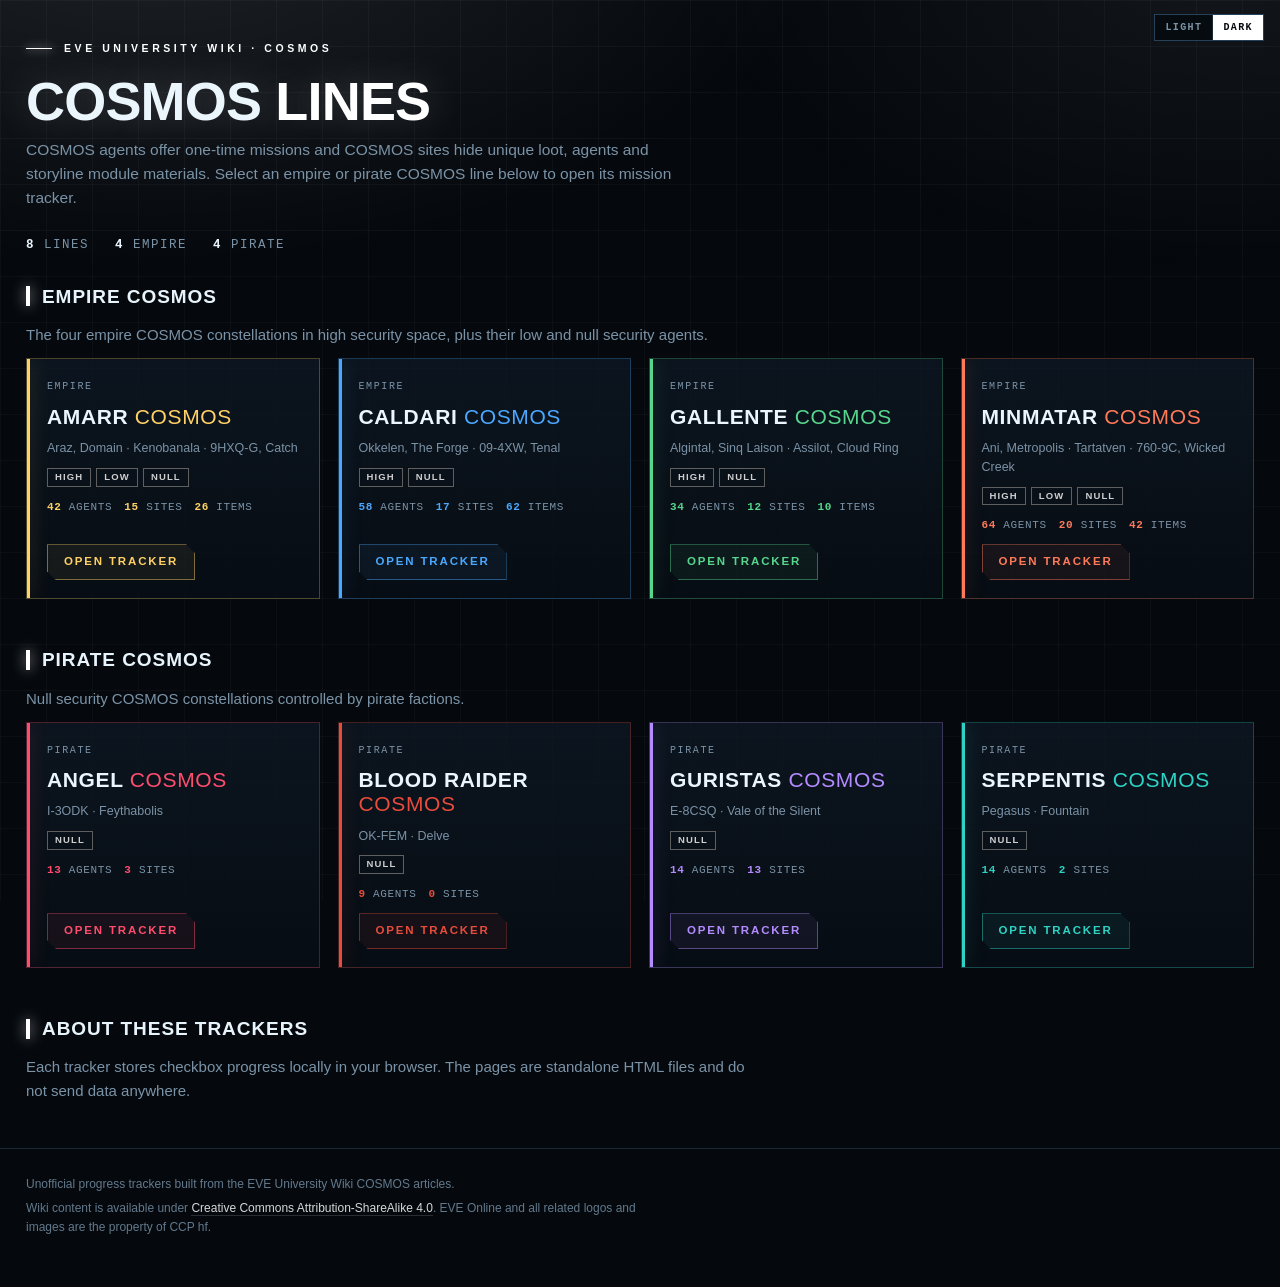
==== cosmos/index.html @ 04d2c279 "x" ====
<!DOCTYPE html>
<html lang="en">
<head>
<meta charset="utf-8">
<meta name="viewport" content="width=device-width, initial-scale=1">
<title>COSMOS — Line Selector</title>
<meta name="description" content="Select an EVE Online COSMOS line: Amarr, Caldari, Gallente, Minmatar and pirate COSMOS trackers.">
<script>try{if(localStorage.getItem('evetools.theme')==='light')document.documentElement.setAttribute('data-theme','light');}catch(e){}</script>
<link rel="icon" href="data:image/svg+xml,%3Csvg xmlns='http://www.w3.org/2000/svg' viewBox='0 0 32 32'%3E%3Crect width='32' height='32' fill='%23050a0e'/%3E%3Cpath d='M6 24 16 6l10 18-10-4z' fill='none' stroke='%23ffffff' stroke-width='2'/%3E%3C/svg%3E">
<style>
*,*::before,*::after{box-sizing:border-box}
:root{
  --bg:#05090e;--bg2:#080e15;--panel:#0b131c;--panel2:#0e1823;
  --line:#1a2a39;--line2:#26415a;--text:#c6d7e4;--dim:#7b93a7;
  --cyan:#ffffff;--cyan2:#d8d8d8;--green:#48e08a;--amber:#ffb648;
  --red:#ff5f70;--violet:#b48cff;
  --mono:ui-monospace,SFMono-Regular,"Cascadia Mono","Roboto Mono",Menlo,Consolas,monospace;
}
html{scroll-behavior:smooth;scroll-padding-top:104px}
body{
  margin:0;font-family:"Segoe UI",Inter,Roboto,"Helvetica Neue",Arial,sans-serif;
  background:var(--bg);color:var(--text);font-size:15px;line-height:1.55;
  -webkit-font-smoothing:antialiased;text-rendering:optimizeLegibility;
}
body::before{
  content:"";position:fixed;inset:0;z-index:0;pointer-events:none;
  background:
    radial-gradient(1100px 620px at 12% -12%,rgba(255,255,255,.11),transparent 62%),
    radial-gradient(900px 520px at 96% -4%,rgba(255,255,255,.06),transparent 60%),
    linear-gradient(rgba(255,255,255,.032) 1px,transparent 1px),
    linear-gradient(90deg,rgba(255,255,255,.032) 1px,transparent 1px);
  background-size:auto,auto,46px 46px,46px 46px;
}
a{color:var(--cyan2);text-decoration:none;border-bottom:1px solid rgba(255,255,255,.22);transition:color .15s,border-color .15s}
a:hover{color:#fff;border-bottom-color:var(--cyan)}
.wrap{max-width:1300px;margin:0 auto;padding:0 26px;position:relative;z-index:1}
.sr-only{position:absolute;width:1px;height:1px;padding:0;margin:-1px;overflow:hidden;clip:rect(0 0 0 0);white-space:nowrap;border:0}

/* ---------- header ---------- */
.backlink{
  display:inline-block;margin:0 0 20px;font-size:11px;font-weight:600;letter-spacing:.16em;
  text-transform:uppercase;color:var(--dim);border:0;
}
.backlink:hover{color:var(--cyan2)}
.backlink span{color:var(--cyan);margin-right:6px}
.top{padding:40px 0 26px}
.eyebrow{display:flex;align-items:center;gap:12px;font-size:10.5px;letter-spacing:.34em;text-transform:uppercase;color:var(--cyan);font-weight:600}
.eyebrow::before{content:"";width:26px;height:1px;background:var(--cyan);box-shadow:0 0 10px var(--cyan)}
h1{
  margin:.32em 0 .18em;font-size:clamp(30px,4.6vw,54px);line-height:1.02;font-weight:700;
  letter-spacing:-.015em;text-transform:uppercase;color:#eaf5fc;
  text-shadow:0 0 42px rgba(255,255,255,.22);
}
h1 em{font-style:normal;color:var(--cyan)}
.lede{max-width:78ch;color:var(--dim);font-size:15.5px;margin:0}
.lede strong{color:var(--text);font-weight:600}
.hud{display:flex;flex-wrap:wrap;align-items:center;gap:14px 26px;margin-top:26px}
.meter{position:relative;flex:1 1 280px;min-width:220px;height:8px;background:#0a131b;border:1px solid var(--line);overflow:hidden}
.meter i{display:block;height:100%;width:0;background:linear-gradient(90deg,#555555,var(--cyan) 70%,#f2f2f2);box-shadow:0 0 16px rgba(255,255,255,.55);transition:width .35s ease}
.hud-stat{font-family:var(--mono);font-size:12.5px;letter-spacing:.12em;color:var(--dim);text-transform:uppercase;white-space:nowrap}
.hud-stat b{color:#eaf5fc;font-weight:600}
.btn{
  appearance:none;cursor:pointer;font:inherit;font-size:11.5px;font-weight:600;letter-spacing:.16em;
  text-transform:uppercase;color:var(--cyan);background:rgba(255,255,255,.06);
  border:1px solid rgba(255,255,255,.4);padding:8px 16px;border-radius:0;
  clip-path:polygon(0 0,calc(100% - 9px) 0,100% 9px,100% 100%,9px 100%,0 calc(100% - 9px));
  transition:background .15s,color .15s,box-shadow .15s;
}
.btn:hover{background:rgba(255,255,255,.16);color:#fff;box-shadow:0 0 18px rgba(255,255,255,.25)}
.btn.danger{color:var(--red);border-color:rgba(255,95,112,.4);background:rgba(255,95,112,.05)}
.btn.danger:hover{background:rgba(255,95,112,.14);box-shadow:0 0 18px rgba(255,95,112,.2)}
.btn:focus-visible{outline:2px solid var(--cyan2);outline-offset:2px}

/* ---------- nav ---------- */
.nav{position:sticky;top:0;z-index:20;background:rgba(5,9,14,.86);backdrop-filter:blur(12px);border-top:1px solid var(--line);border-bottom:1px solid var(--line)}
.nav .wrap{display:flex;align-items:center;gap:8px;overflow-x:auto;padding-top:0;padding-bottom:0;scrollbar-width:none}
.nav .wrap::-webkit-scrollbar{display:none}
.nav a{
  flex:0 0 auto;border:0;padding:13px 14px;font-size:11px;font-weight:600;letter-spacing:.16em;
  text-transform:uppercase;color:var(--dim);border-bottom:2px solid transparent;
}
.nav a:hover{color:var(--cyan2);border-bottom-color:rgba(255,255,255,.5);background:rgba(255,255,255,.05)}
.nav .sep{flex:0 0 auto;width:1px;height:18px;background:var(--line2);margin:0 6px}

/* ---------- sections ---------- */
main{padding:34px 0 60px}
.sec{margin:0 0 46px;scroll-margin-top:110px}
.sec-head{display:flex;flex-wrap:wrap;align-items:flex-end;justify-content:space-between;gap:10px 20px;margin-bottom:12px}
h2{display:flex;align-items:center;gap:12px;margin:0;font-size:19px;letter-spacing:.05em;text-transform:uppercase;color:#e8f4fb;font-weight:600}
h2::before{content:"";width:4px;height:20px;background:var(--cyan);box-shadow:0 0 14px rgba(255,255,255,.7)}
h2 .count{font-family:var(--mono);font-size:12px;letter-spacing:.08em;color:var(--dim);font-weight:400}
h2 .count b{color:var(--cyan);font-weight:600}
h3{margin:26px 0 10px;font-size:15px;letter-spacing:.1em;text-transform:uppercase;color:var(--cyan2);font-weight:600}
p{margin:0 0 12px;max-width:88ch}
.muted{color:var(--dim)}
.note{
  margin:0 0 18px;padding:12px 16px;background:rgba(255,182,72,.055);
  border-left:2px solid var(--amber);color:#d9c3a0;font-size:13.5px;max-width:none;
}
.note strong{color:var(--amber)}
.danger-note{
  margin:0 0 18px;padding:12px 16px;background:rgba(255,95,112,.06);
  border-left:2px solid var(--red);color:#e6b7bd;font-size:13.5px;max-width:none;
}
.danger-note strong{color:#ff8d99}

/* ---------- toolbar ---------- */
.toolbar{display:flex;flex-wrap:wrap;align-items:center;gap:10px 14px;margin:0 0 10px}
.search{
  flex:1 1 240px;min-width:180px;display:flex;align-items:center;gap:8px;
  background:#070d13;border:1px solid var(--line);padding:6px 10px;
}
.search svg{flex:0 0 auto;opacity:.55}
.search input{
  flex:1;background:none;border:0;outline:none;color:var(--text);font:inherit;font-size:13px;min-width:0;
}
.search input::placeholder{color:#5c7386}
.search:focus-within{border-color:var(--line2);box-shadow:0 0 0 1px rgba(255,255,255,.2)}
.toggle{display:inline-flex;align-items:center;gap:8px;cursor:pointer;font-size:11px;letter-spacing:.14em;text-transform:uppercase;color:var(--dim);user-select:none}
.toggle input{position:absolute;opacity:0;width:1px;height:1px}
.toggle .sw{width:30px;height:16px;border:1px solid var(--line2);background:#070d13;position:relative;transition:.18s}
.toggle .sw::after{content:"";position:absolute;top:2px;left:2px;width:10px;height:10px;background:#4b6377;transition:.18s}
.toggle input:checked + .sw{border-color:rgba(255,255,255,.6);background:rgba(255,255,255,.12)}
.toggle input:checked + .sw::after{left:16px;background:var(--cyan);box-shadow:0 0 10px var(--cyan)}
.toggle input:focus-visible + .sw{outline:2px solid var(--cyan2);outline-offset:2px}

/* ---------- tables ---------- */
.tbl-wrap{border:1px solid var(--line);background:linear-gradient(180deg,rgba(14,24,35,.72),rgba(8,14,21,.72));overflow:auto;max-height:none}
table{width:100%;border-collapse:collapse;font-size:13.5px;min-width:720px}
thead th{
  position:sticky;top:0;z-index:3;background:#0b141d;text-align:left;font-weight:600;
  font-size:10.5px;letter-spacing:.16em;text-transform:uppercase;color:#8fa9bd;
  padding:10px 12px;border-bottom:1px solid var(--line2);white-space:nowrap;
}
tbody td{padding:9px 12px;border-bottom:1px solid rgba(26,42,57,.6);vertical-align:top}
tbody tr:last-child td{border-bottom:0}
tbody tr{transition:background .12s}
tbody tr:hover{background:rgba(255,255,255,.045)}
tbody tr.done{background:rgba(72,224,138,.025)}
tbody tr.done:hover{background:rgba(72,224,138,.055)}
tbody tr.done > td{opacity:.56}
tbody tr.done > td.chk-cell,tbody tr.done > td.main,tbody tr.done .badge{opacity:1}
tbody tr.done > td.main a{text-decoration:line-through;text-decoration-color:rgba(72,224,138,.55);text-decoration-thickness:1px}
td.main{font-weight:600;color:#dceaf4}
td.main .sub{display:block;font-weight:400;font-size:12px;color:var(--dim);margin-top:1px}
td.chk-cell{width:36px;padding-right:0;text-align:center}
th.chk-cell{width:36px;padding-right:0}
.num{font-family:var(--mono);font-variant-numeric:tabular-nums;font-size:12.5px;letter-spacing:.02em;white-space:nowrap}
.standing{color:#a9c0d1}
.standing.high{color:var(--amber)}
.standing.max{color:#ff8a5c}
.standing.none{color:#5f7689}
.mono{font-family:var(--mono);font-size:12px;color:var(--dim)}
.nowrap{white-space:nowrap}

/* checkboxes */
.chk{display:inline-flex;position:relative;line-height:0;cursor:pointer;padding:2px}
.chk input{position:absolute;opacity:0;width:1px;height:1px}
.chk .box{
  width:18px;height:18px;display:block;position:relative;background:#060c12;
  border:1px solid var(--line2);transition:background .15s,border-color .15s,box-shadow .15s;
  clip-path:polygon(0 0,100% 0,100% calc(100% - 5px),calc(100% - 5px) 100%,0 100%);
}
.chk input:checked + .box{background:rgba(72,224,138,.14);border-color:rgba(72,224,138,.85);box-shadow:0 0 12px rgba(72,224,138,.25)}
.chk input:checked + .box::after{
  content:"";position:absolute;left:5px;top:1px;width:5px;height:10px;
  border-right:2px solid var(--green);border-bottom:2px solid var(--green);transform:rotate(40deg);
}
tr.derived .chk .box{border-color:rgba(255,255,255,.8);background:rgba(255,255,255,.13);box-shadow:0 0 12px rgba(255,255,255,.28)}
tr.derived .chk input:checked + .box::after{border-color:var(--cyan)}
.chk input:focus-visible + .box{outline:2px solid var(--cyan2);outline-offset:2px}
.chk:hover .box{border-color:var(--cyan)}

/* badges */
.badge{
  display:inline-block;margin-left:8px;padding:1px 6px;font-size:9.5px;font-weight:600;
  letter-spacing:.1em;text-transform:uppercase;vertical-align:2px;white-space:nowrap;
  color:var(--cyan);background:rgba(255,255,255,.08);border:1px solid rgba(255,255,255,.3);
}
.badge.manual{color:var(--green);background:rgba(72,224,138,.07);border-color:rgba(72,224,138,.3)}
.tag{
  display:inline-block;padding:1px 6px;font-size:9.5px;font-weight:600;
  letter-spacing:.1em;text-transform:uppercase;white-space:nowrap;
}
.tags{display:inline-flex;flex-wrap:wrap;align-items:center;gap:4px;margin-left:8px;vertical-align:middle}
.tag.src{color:var(--cyan);background:rgba(255,255,255,.07);border:1px solid rgba(255,255,255,.3)}
.tag.src.alt{color:var(--violet);background:rgba(180,140,255,.08);border:1px solid rgba(180,140,255,.32)}
.tag.rep{color:var(--green);background:rgba(72,224,138,.07);border:1px solid rgba(72,224,138,.32)}

/* faction chips */
.chip{
  display:inline-flex;align-items:center;gap:6px;padding:1px 8px;font-size:11px;letter-spacing:.05em;
  text-transform:uppercase;color:#a9c0d1;border:1px solid var(--line2);border-radius:99px;white-space:nowrap;
}
.chip::before{content:"";width:6px;height:6px;border-radius:50%;background:#7b93a7;box-shadow:0 0 6px currentColor}
.f-caldari::before{background:#4aa8ff;color:#4aa8ff}
.f-amarr::before{background:#ffd166;color:#ffd166}
.f-minmatar::before{background:#ff7a59;color:#ff7a59}
.f-angel::before{background:#ff4d6d;color:#ff4d6d}
.f-guristas::before{background:#b48cff;color:#b48cff}
.f-interbus::before{background:#48e08a;color:#48e08a}
.f-other::before{background:#7b93a7;color:#7b93a7}

/* type pills */
.type{font-size:10.5px;letter-spacing:.12em;text-transform:uppercase;color:#9db4c6;border:1px solid var(--line2);padding:1px 7px}
.type.sig{color:var(--violet);border-color:rgba(180,140,255,.35)}
.type.beacon{color:var(--cyan);border-color:rgba(255,255,255,.35)}

/* hidden / filtered */
table.hide-done tbody tr.done{display:none}
tbody tr[hidden]{display:none}
.empty{display:none;padding:18px 14px;color:var(--dim);font-size:13px}
.tbl-wrap.is-empty .empty{display:block}

/* footer */
footer{border-top:1px solid var(--line);padding:26px 0 44px;color:#62798c;font-size:12px;position:relative;z-index:1}
footer p{margin:0 0 6px;max-width:95ch}
footer a{border-bottom-color:rgba(255,255,255,.15)}

/* ---------- responsive ---------- */
@media (max-width:820px){
  .wrap{padding:0 16px}
  .top{padding:28px 0 20px}
  .tbl-wrap{border:0;background:none;overflow:visible}
  table{min-width:0;display:block}
  thead{display:none}
  tbody{display:block}
  tbody tr{display:block;border:1px solid var(--line);background:rgba(14,24,35,.8);margin:0 0 10px;padding:6px 10px 8px}
  tbody tr:last-child{margin-bottom:0}
  tbody td{display:block;padding:5px 0;border:0}
  tbody td::before{
    content:attr(data-label);display:block;font-size:9.5px;letter-spacing:.14em;
    text-transform:uppercase;color:#5f7689;margin-bottom:2px;
  }
  tbody td.chk-cell{position:absolute;top:10px;right:11px;padding:0}
  tbody tr{position:relative;padding:9px 46px 10px 12px}
  tbody td.chk-cell::before{content:none}
  td.main{font-size:14px}
  .tags{display:flex;margin:6px 0 0}
  h2{font-size:16px}
  .hud{gap:12px 18px}
}
@media (prefers-reduced-motion:reduce){
  html{scroll-behavior:auto}
  *{transition:none!important;animation:none!important}
}
@media print{
  body{background:#fff;color:#111}
  body::before,.nav,.toolbar,.hud .btn,.hud .meter{display:none}
  .wrap{max-width:none;padding:0}
  h1,h2,td.main{color:#000}
  .tbl-wrap{border-color:#bbb;background:none;overflow:visible}
  table{min-width:0}
  thead th{position:static;background:#eee;color:#000;border-color:#bbb}
  tbody td{border-color:#ddd}
  a{color:#000;border:0}
  tr.done{opacity:1}
  tr.done > td{opacity:1}
  table.hide-done tbody tr.done{display:table-row}
  tbody tr[hidden]{display:table-row}
  .badge{color:#000;border-color:#999}
}

/* faction chips used by the additional COSMOS lines */
.f-gallente::before{background:#58d68d;color:#58d68d}
.f-blood::before{background:#ff4d6d;color:#ff4d6d}
.f-serpentis::before{background:#2ed3c6;color:#2ed3c6}
.f-syndicate::before{background:#9fb4c6;color:#9fb4c6}
.f-ore::before{background:#f0c674;color:#f0c674}
.f-thukker::before{background:#d7a3ff;color:#d7a3ff}
.f-khanid::before{background:#ffcf70;color:#ffcf70}
.f-ammatar::before{background:#c9a227;color:#c9a227}

.cards{display:grid;grid-template-columns:repeat(auto-fit,minmax(270px,1fr));gap:18px;margin:0 0 10px}
.card{
  --card:#fff;--card-rgb:255,255,255;
  position:relative;display:flex;flex-direction:column;gap:10px;min-height:236px;
  padding:20px 20px 18px;border:1px solid rgba(var(--card-rgb),.28);
  background:linear-gradient(180deg,rgba(14,24,35,.82),rgba(8,14,21,.82));
  overflow:hidden;
}
.card.c-amarr{--card:#ffd166;--card-rgb:255,209,102}
.card.c-caldari{--card:#4aa8ff;--card-rgb:74,168,255}
.card.c-gallente{--card:#58d68d;--card-rgb:88,214,141}
.card.c-minmatar{--card:#ff7a59;--card-rgb:255,122,89}
.card.c-angel{--card:#ff4d6d;--card-rgb:255,77,109}
.card.c-blood-raider{--card:#e74c3c;--card-rgb:231,76,60}
.card.c-guristas{--card:#b48cff;--card-rgb:180,140,255}
.card.c-serpentis{--card:#2ed3c6;--card-rgb:46,211,198}
.card::before{content:"";position:absolute;left:0;top:0;bottom:0;width:3px;background:var(--card);box-shadow:0 0 18px rgba(var(--card-rgb),.35)}
.card h3{margin:0;font-size:21px;line-height:1.15;letter-spacing:.03em;text-transform:uppercase;color:#eaf5fc;font-weight:600}
.card h3 span{color:var(--card);font-weight:400}
.card .loc{margin:0;color:var(--dim);font-size:12.5px;line-height:1.5}
.card .space{display:flex;flex-wrap:wrap;gap:5px}
.card .stats{display:flex;flex-wrap:wrap;gap:12px;margin-top:2px;font-family:var(--mono);font-size:11px;letter-spacing:.06em;text-transform:uppercase;color:var(--dim)}
.card .stats b{color:var(--card);font-weight:600}
.card .btn{margin-top:auto;align-self:flex-start;color:var(--card);border-color:rgba(var(--card-rgb),.45);background:rgba(var(--card-rgb),.06)}
.card .btn:hover{background:rgba(var(--card-rgb),.14);color:var(--bg);box-shadow:0 0 18px rgba(var(--card-rgb),.2)}
.card .flag{font-family:var(--mono);font-size:10px;letter-spacing:.16em;text-transform:uppercase;color:var(--dim)}
.pill{display:inline-block;padding:1px 7px;border:1px solid #5f5f5f;font-size:9.5px;font-weight:600;letter-spacing:.12em;text-transform:uppercase;color:#cfcfcf}
.card .pill{color:var(--card);border-color:rgba(var(--card-rgb),.45)}
.pill.high,.pill.low,.pill.null,.pill.pirate{color:#cfcfcf;border-color:#5f5f5f}
:root{--accent-rgb:255,255,255;--cyan:#ffffff;--cyan2:#d8d8d8;}
html[data-theme="light"]{--cyan:#111111;--cyan2:#333333;--accent-rgb:0,0,0;}

/* ---------- light theme ---------- */
html[data-theme="light"]{
  --bg:#f3f3f0;--bg2:#e9e9e4;--panel:#ffffff;--panel2:#f7f7f3;
  --line:#d2d2ca;--line2:#b6b6ac;--text:#1c1c1a;--dim:#5f5f58;
}
html[data-theme="light"] body{background:var(--bg);color:var(--text)}
html[data-theme="light"] body::before{
  background:
    radial-gradient(1100px 620px at 12% -12%,rgba(var(--accent-rgb),.13),transparent 62%),
    radial-gradient(900px 520px at 96% -4%,rgba(var(--accent-rgb),.07),transparent 60%),
    linear-gradient(rgba(0,0,0,.035) 1px,transparent 1px),
    linear-gradient(90deg,rgba(0,0,0,.035) 1px,transparent 1px);
  background-size:auto,auto,46px 46px,46px 46px;
}
html[data-theme="light"] .nav{background:rgba(243,243,240,.9)}
html[data-theme="light"] a:hover{color:#000}
html[data-theme="light"] h1,
html[data-theme="light"] h2,
html[data-theme="light"] .hud-stat b,
html[data-theme="light"] td.main{color:#111}
html[data-theme="light"] h1{text-shadow:0 0 42px rgba(var(--accent-rgb),.18)}
html[data-theme="light"] .btn{background:rgba(0,0,0,.035);border-color:rgba(0,0,0,.25)}
html[data-theme="light"] .btn:hover{background:rgba(0,0,0,.08);color:#000;box-shadow:none}
html[data-theme="light"] .btn.danger{background:rgba(255,95,112,.08)}
html[data-theme="light"] .nav a:hover{background:rgba(0,0,0,.05)}
html[data-theme="light"] .meter{background:#e2e2dc}
html[data-theme="light"] .search,
html[data-theme="light"] .toggle .sw{background:#fff}
html[data-theme="light"] .search input{color:var(--text)}
html[data-theme="light"] .search input::placeholder{color:#888}
html[data-theme="light"] .toggle .sw::after{background:#8a8a82}
html[data-theme="light"] .tbl-wrap{background:linear-gradient(180deg,rgba(255,255,255,.92),rgba(248,248,245,.92))}
html[data-theme="light"] thead th{background:#e9e9e4;color:#4b4b45;border-bottom-color:var(--line2)}
html[data-theme="light"] tbody td{border-bottom-color:rgba(0,0,0,.08)}
html[data-theme="light"] tbody tr:hover{background:rgba(var(--accent-rgb),.07)}
html[data-theme="light"] .standing{color:#38454c}
html[data-theme="light"] .standing.none{color:#888}
html[data-theme="light"] .chk .box{background:#fff;border-color:#9a9a92}
html[data-theme="light"] .chip{color:#333;border-color:#c0c0b8}
html[data-theme="light"] .type{color:#444;border-color:#c0c0b8}
html[data-theme="light"] footer{color:#666}
html[data-theme="light"] .note{background:rgba(255,182,72,.14);color:#76541c}
html[data-theme="light"] .danger-note{background:rgba(255,95,112,.1);color:#7d2330}
html[data-theme="light"] .danger-note strong{color:#b21f34}
html[data-theme="light"] .theme-switch{background:rgba(255,255,255,.88);border-color:#b6b6ac}
html[data-theme="light"] tbody tr{background:rgba(255,255,255,.82)}
html[data-theme="light"] .card{
  border-color:rgba(var(--card-rgb),.35);
  background:linear-gradient(180deg,rgba(255,255,255,.96),rgba(247,247,243,.96));
}
html[data-theme="light"] .card::before{background:var(--card);box-shadow:none}
html[data-theme="light"] .card h3{color:#111}
html[data-theme="light"] .card h3 span{color:var(--card)}
html[data-theme="light"] .card .loc,
html[data-theme="light"] .card .stats,
html[data-theme="light"] .card .flag{color:#5f5f58}
html[data-theme="light"] .card .stats b{color:var(--card)}
html[data-theme="light"] .card .pill{color:var(--card);border-color:rgba(var(--card-rgb),.45)}
html[data-theme="light"] .card .btn{color:var(--card);border-color:rgba(var(--card-rgb),.45);background:rgba(var(--card-rgb),.06)}
html[data-theme="light"] .card .btn:hover{background:rgba(var(--card-rgb),.14);color:var(--bg);box-shadow:none}
html[data-theme="light"] .pill{color:#444;border-color:#b6b6ac}
html[data-theme="light"] .card.c-amarr{--card:#8a5f00;--card-rgb:138,95,0}
html[data-theme="light"] .card.c-caldari{--card:#006a99;--card-rgb:0,106,153}
html[data-theme="light"] .card.c-gallente{--card:#1f7a45;--card-rgb:31,122,69}
html[data-theme="light"] .card.c-minmatar{--card:#b23a1f;--card-rgb:178,58,31}
html[data-theme="light"] .card.c-angel{--card:#b81f3c;--card-rgb:184,31,60}
html[data-theme="light"] .card.c-blood-raider{--card:#a52a1f;--card-rgb:165,42,31}
html[data-theme="light"] .card.c-guristas{--card:#6b45c4;--card-rgb:107,69,196}
html[data-theme="light"] .card.c-serpentis{--card:#0b7d75;--card-rgb:11,125,117}

/* ---------- color theme switch ---------- */
.theme-switch{
  position:absolute;top:14px;right:16px;z-index:90;display:flex;
  border:1px solid var(--line2);background:rgba(5,9,14,.78);
  backdrop-filter:blur(10px);
}
.theme-switch button{
  appearance:none;background:none;border:0;color:var(--dim);font-family:var(--mono);
  font-size:10px;font-weight:600;letter-spacing:.14em;text-transform:uppercase;
  padding:7px 10px;cursor:pointer;transition:background .15s,color .15s;
}
.theme-switch button + button{border-left:1px solid var(--line)}
.theme-switch button:hover{color:var(--cyan2)}
.theme-switch button[aria-pressed="true"]{color:var(--bg);background:var(--cyan)}
.theme-switch button:focus-visible{outline:2px solid var(--cyan2);outline-offset:2px}
@media (max-width:820px){
  .theme-switch{top:10px;right:10px}
  .theme-switch button{padding:6px 8px;font-size:9px}
  .top{padding-top:48px}
}
</style>
</head>
<body>
<div class="theme-switch" role="group" aria-label="Color theme">
  <button type="button" data-theme-set="light" aria-pressed="false">Light</button>
  <button type="button" data-theme-set="dark" aria-pressed="true">Dark</button>
</div>

<header class="top">
  <div class="wrap">
    <div class="eyebrow">EVE University Wiki &middot; COSMOS</div>
    <h1>COSMOS <em>Lines</em></h1>
    <p class="lede">COSMOS agents offer one-time missions and COSMOS sites hide unique loot, agents and storyline module materials. Select an empire or pirate COSMOS line below to open its mission tracker.</p>
    <div class="hud">
      <div class="hud-stat"><b>8</b> lines</div>
      <div class="hud-stat"><b>4</b> empire</div>
      <div class="hud-stat"><b>4</b> pirate</div>
    </div>
  </div>
</header>

<main class="wrap">

  <section class="sec" id="empire">
    <div class="sec-head"><h2>Empire COSMOS</h2></div>
    <p class="muted">The four empire COSMOS constellations in high security space, plus their low and null security agents.</p>
    <div class="cards">
      <article class="card c-amarr">
        <div class="flag">Empire</div>
        <h3>Amarr <span>COSMOS</span></h3>
        <p class="loc">Araz, Domain &middot; Kenobanala &middot; 9HXQ-G, Catch</p>
        <div class="space"><span class="pill high">High</span><span class="pill low">Low</span><span class="pill null">Null</span></div>
        <div class="stats"><span><b>42</b> agents</span><span><b>15</b> sites</span><span><b>26</b> items</span></div>
        <a class="btn" href="amarr-cosmos.html">Open tracker</a>
      </article>
      <article class="card c-caldari">
        <div class="flag">Empire</div>
        <h3>Caldari <span>COSMOS</span></h3>
        <p class="loc">Okkelen, The Forge &middot; 09-4XW, Tenal</p>
        <div class="space"><span class="pill high">High</span><span class="pill null">Null</span></div>
        <div class="stats"><span><b>58</b> agents</span><span><b>17</b> sites</span><span><b>62</b> items</span></div>
        <a class="btn" href="caldari-cosmos.html">Open tracker</a>
      </article>
      <article class="card c-gallente">
        <div class="flag">Empire</div>
        <h3>Gallente <span>COSMOS</span></h3>
        <p class="loc">Algintal, Sinq Laison &middot; Assilot, Cloud Ring</p>
        <div class="space"><span class="pill high">High</span><span class="pill null">Null</span></div>
        <div class="stats"><span><b>34</b> agents</span><span><b>12</b> sites</span><span><b>10</b> items</span></div>
        <a class="btn" href="gallente-cosmos.html">Open tracker</a>
      </article>
      <article class="card c-minmatar">
        <div class="flag">Empire</div>
        <h3>Minmatar <span>COSMOS</span></h3>
        <p class="loc">Ani, Metropolis &middot; Tartatven &middot; 760-9C, Wicked Creek</p>
        <div class="space"><span class="pill high">High</span><span class="pill low">Low</span><span class="pill null">Null</span></div>
        <div class="stats"><span><b>64</b> agents</span><span><b>20</b> sites</span><span><b>42</b> items</span></div>
        <a class="btn" href="minmatar-cosmos.html">Open tracker</a>
      </article>
    </div>
  </section>

  <section class="sec" id="pirate">
    <div class="sec-head"><h2>Pirate COSMOS</h2></div>
    <p class="muted">Null security COSMOS constellations controlled by pirate factions.</p>
    <div class="cards">
      <article class="card c-angel">
        <div class="flag">Pirate</div>
        <h3>Angel <span>COSMOS</span></h3>
        <p class="loc">I-3ODK &middot; Feythabolis</p>
        <div class="space"><span class="pill null">Null</span></div>
        <div class="stats"><span><b>13</b> agents</span><span><b>3</b> sites</span></div>
        <a class="btn" href="angel-cosmos.html">Open tracker</a>
      </article>
      <article class="card c-blood-raider">
        <div class="flag">Pirate</div>
        <h3>Blood Raider <span>COSMOS</span></h3>
        <p class="loc">OK-FEM &middot; Delve</p>
        <div class="space"><span class="pill null">Null</span></div>
        <div class="stats"><span><b>9</b> agents</span><span><b>0</b> sites</span></div>
        <a class="btn" href="blood-raider-cosmos.html">Open tracker</a>
      </article>
      <article class="card c-guristas">
        <div class="flag">Pirate</div>
        <h3>Guristas <span>COSMOS</span></h3>
        <p class="loc">E-8CSQ &middot; Vale of the Silent</p>
        <div class="space"><span class="pill null">Null</span></div>
        <div class="stats"><span><b>14</b> agents</span><span><b>13</b> sites</span></div>
        <a class="btn" href="guristas-cosmos.html">Open tracker</a>
      </article>
      <article class="card c-serpentis">
        <div class="flag">Pirate</div>
        <h3>Serpentis <span>COSMOS</span></h3>
        <p class="loc">Pegasus &middot; Fountain</p>
        <div class="space"><span class="pill null">Null</span></div>
        <div class="stats"><span><b>14</b> agents</span><span><b>2</b> sites</span></div>
        <a class="btn" href="serpentis-cosmos.html">Open tracker</a>
      </article>
    </div>
  </section>

  <section class="sec" id="about">
    <div class="sec-head"><h2>About these trackers</h2></div>
    <p class="muted">Each tracker stores checkbox progress locally in your browser. The pages are standalone HTML files and do not send data anywhere.</p>
  </section>

</main>

<footer>
  <div class="wrap">
    <p>Unofficial progress trackers built from the EVE University Wiki COSMOS articles.</p>
    <p>Wiki content is available under <a href="https://creativecommons.org/licenses/by-sa/4.0/" rel="license">Creative Commons Attribution-ShareAlike 4.0</a>. EVE Online and all related logos and images are the property of CCP hf.</p>
  </div>
</footer>

<script>
(function () {
  "use strict";
  var KEY = "evetools.theme";
  var root = document.documentElement;
  var buttons = document.querySelectorAll("[data-theme-set]");

  function setTheme(theme) {
    if (theme !== "light") theme = "dark";
    if (theme === "light") root.setAttribute("data-theme", "light");
    else root.removeAttribute("data-theme");
    buttons.forEach(function (button) {
      button.setAttribute("aria-pressed", button.getAttribute("data-theme-set") === theme ? "true" : "false");
    });
    try { localStorage.setItem(KEY, theme); } catch (e) { /* ignore */ }
  }

  var saved = "dark";
  try { saved = localStorage.getItem(KEY) === "light" ? "light" : "dark"; } catch (e) { /* ignore */ }
  setTheme(saved);
  buttons.forEach(function (button) {
    button.addEventListener("click", function () { setTheme(button.getAttribute("data-theme-set")); });
  });
})();
</script>
</body>
</html>
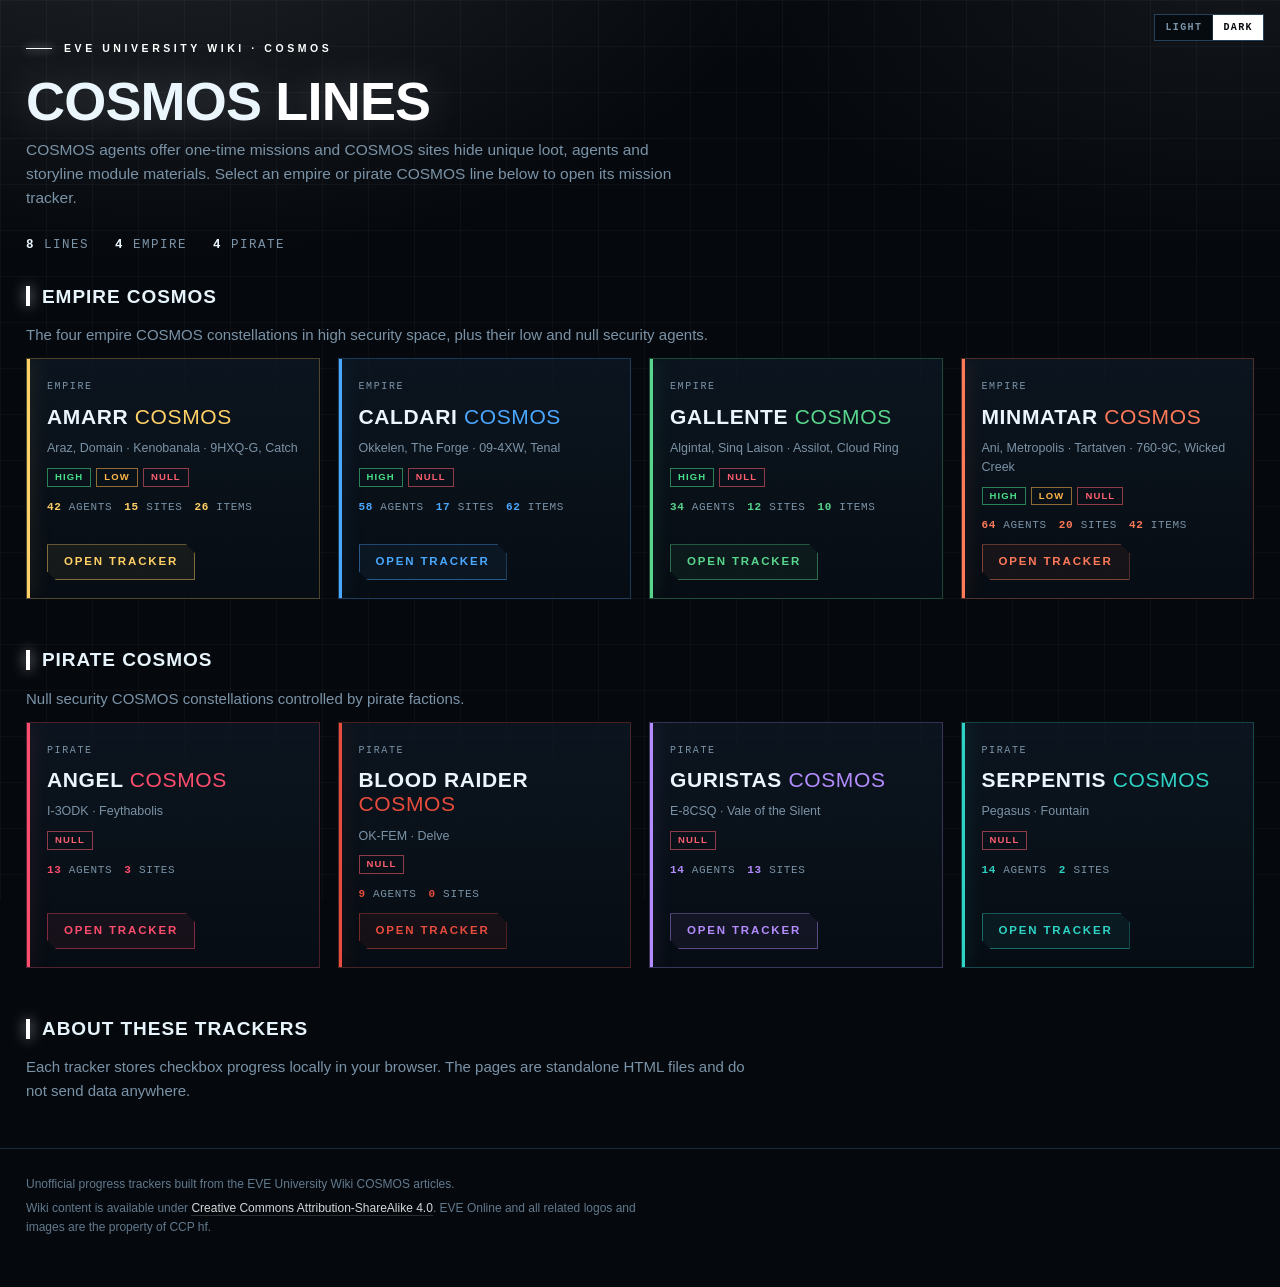
==== commit 1f233fbf: "x" ====
--- a/cosmos/index.html
+++ b/cosmos/index.html
@@ -298,8 +298,9 @@
 .card .btn:hover{background:rgba(var(--card-rgb),.14);color:var(--bg);box-shadow:0 0 18px rgba(var(--card-rgb),.2)}
 .card .flag{font-family:var(--mono);font-size:10px;letter-spacing:.16em;text-transform:uppercase;color:var(--dim)}
 .pill{display:inline-block;padding:1px 7px;border:1px solid #5f5f5f;font-size:9.5px;font-weight:600;letter-spacing:.12em;text-transform:uppercase;color:#cfcfcf}
-.card .pill{color:var(--card);border-color:rgba(var(--card-rgb),.45)}
-.pill.high,.pill.low,.pill.null,.pill.pirate{color:#cfcfcf;border-color:#5f5f5f}
+.pill.high{color:#48e08a;border-color:rgba(72,224,138,.55)}
+.pill.low{color:#ffb648;border-color:rgba(255,182,72,.55)}
+.pill.null,.pill.pirate{color:#ff5f70;border-color:rgba(255,95,112,.55)}
 :root{--accent-rgb:255,255,255;--cyan:#ffffff;--cyan2:#d8d8d8;}
 html[data-theme="light"]{--cyan:#111111;--cyan2:#333333;--accent-rgb:0,0,0;}
 
@@ -360,10 +361,12 @@
 html[data-theme="light"] .card .stats,
 html[data-theme="light"] .card .flag{color:#5f5f58}
 html[data-theme="light"] .card .stats b{color:var(--card)}
-html[data-theme="light"] .card .pill{color:var(--card);border-color:rgba(var(--card-rgb),.45)}
 html[data-theme="light"] .card .btn{color:var(--card);border-color:rgba(var(--card-rgb),.45);background:rgba(var(--card-rgb),.06)}
 html[data-theme="light"] .card .btn:hover{background:rgba(var(--card-rgb),.14);color:var(--bg);box-shadow:none}
 html[data-theme="light"] .pill{color:#444;border-color:#b6b6ac}
+html[data-theme="light"] .pill.high{color:#1f7a45;border-color:#1f7a45}
+html[data-theme="light"] .pill.low{color:#8a5f00;border-color:#8a5f00}
+html[data-theme="light"] .pill.null,html[data-theme="light"] .pill.pirate{color:#b81f3c;border-color:#b81f3c}
 html[data-theme="light"] .card.c-amarr{--card:#8a5f00;--card-rgb:138,95,0}
 html[data-theme="light"] .card.c-caldari{--card:#006a99;--card-rgb:0,106,153}
 html[data-theme="light"] .card.c-gallente{--card:#1f7a45;--card-rgb:31,122,69}
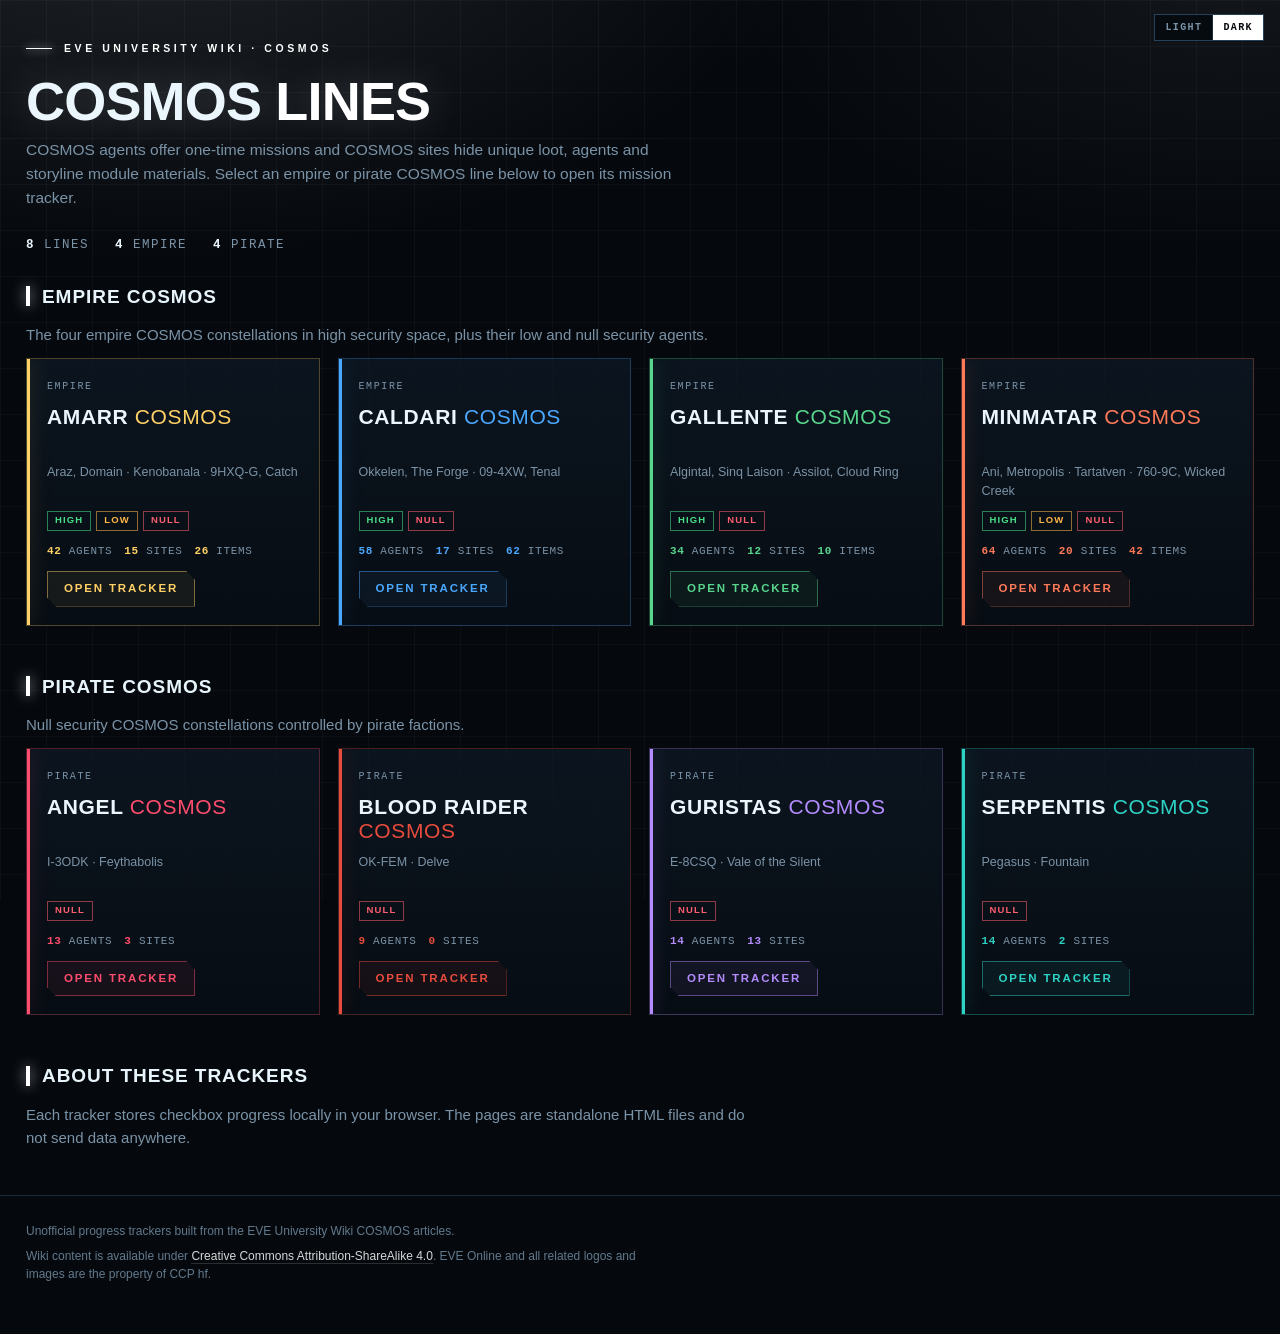
==== commit 96b992f8: "x" ====
--- a/cosmos/index.html
+++ b/cosmos/index.html
@@ -288,11 +288,11 @@
 .card.c-guristas{--card:#b48cff;--card-rgb:180,140,255}
 .card.c-serpentis{--card:#2ed3c6;--card-rgb:46,211,198}
 .card::before{content:"";position:absolute;left:0;top:0;bottom:0;width:3px;background:var(--card);box-shadow:0 0 18px rgba(var(--card-rgb),.35)}
-.card h3{margin:0;font-size:21px;line-height:1.15;letter-spacing:.03em;text-transform:uppercase;color:#eaf5fc;font-weight:600}
+.card h3{margin:0;font-size:21px;line-height:1.15;letter-spacing:.03em;text-transform:uppercase;color:#eaf5fc;font-weight:600;min-height:2.3em}
 .card h3 span{color:var(--card);font-weight:400}
-.card .loc{margin:0;color:var(--dim);font-size:12.5px;line-height:1.5}
-.card .space{display:flex;flex-wrap:wrap;gap:5px}
-.card .stats{display:flex;flex-wrap:wrap;gap:12px;margin-top:2px;font-family:var(--mono);font-size:11px;letter-spacing:.06em;text-transform:uppercase;color:var(--dim)}
+.card .loc{margin:0;color:var(--dim);font-size:12.5px;line-height:1.5;min-height:3em}
+.card .space{display:flex;flex-wrap:wrap;gap:5px;min-height:20px}
+.card .stats{display:flex;flex-wrap:wrap;gap:12px;margin-top:2px;font-family:var(--mono);font-size:11px;letter-spacing:.06em;text-transform:uppercase;color:var(--dim);min-height:18px}
 .card .stats b{color:var(--card);font-weight:600}
 .card .btn{margin-top:auto;align-self:flex-start;color:var(--card);border-color:rgba(var(--card-rgb),.45);background:rgba(var(--card-rgb),.06)}
 .card .btn:hover{background:rgba(var(--card-rgb),.14);color:var(--bg);box-shadow:0 0 18px rgba(var(--card-rgb),.2)}
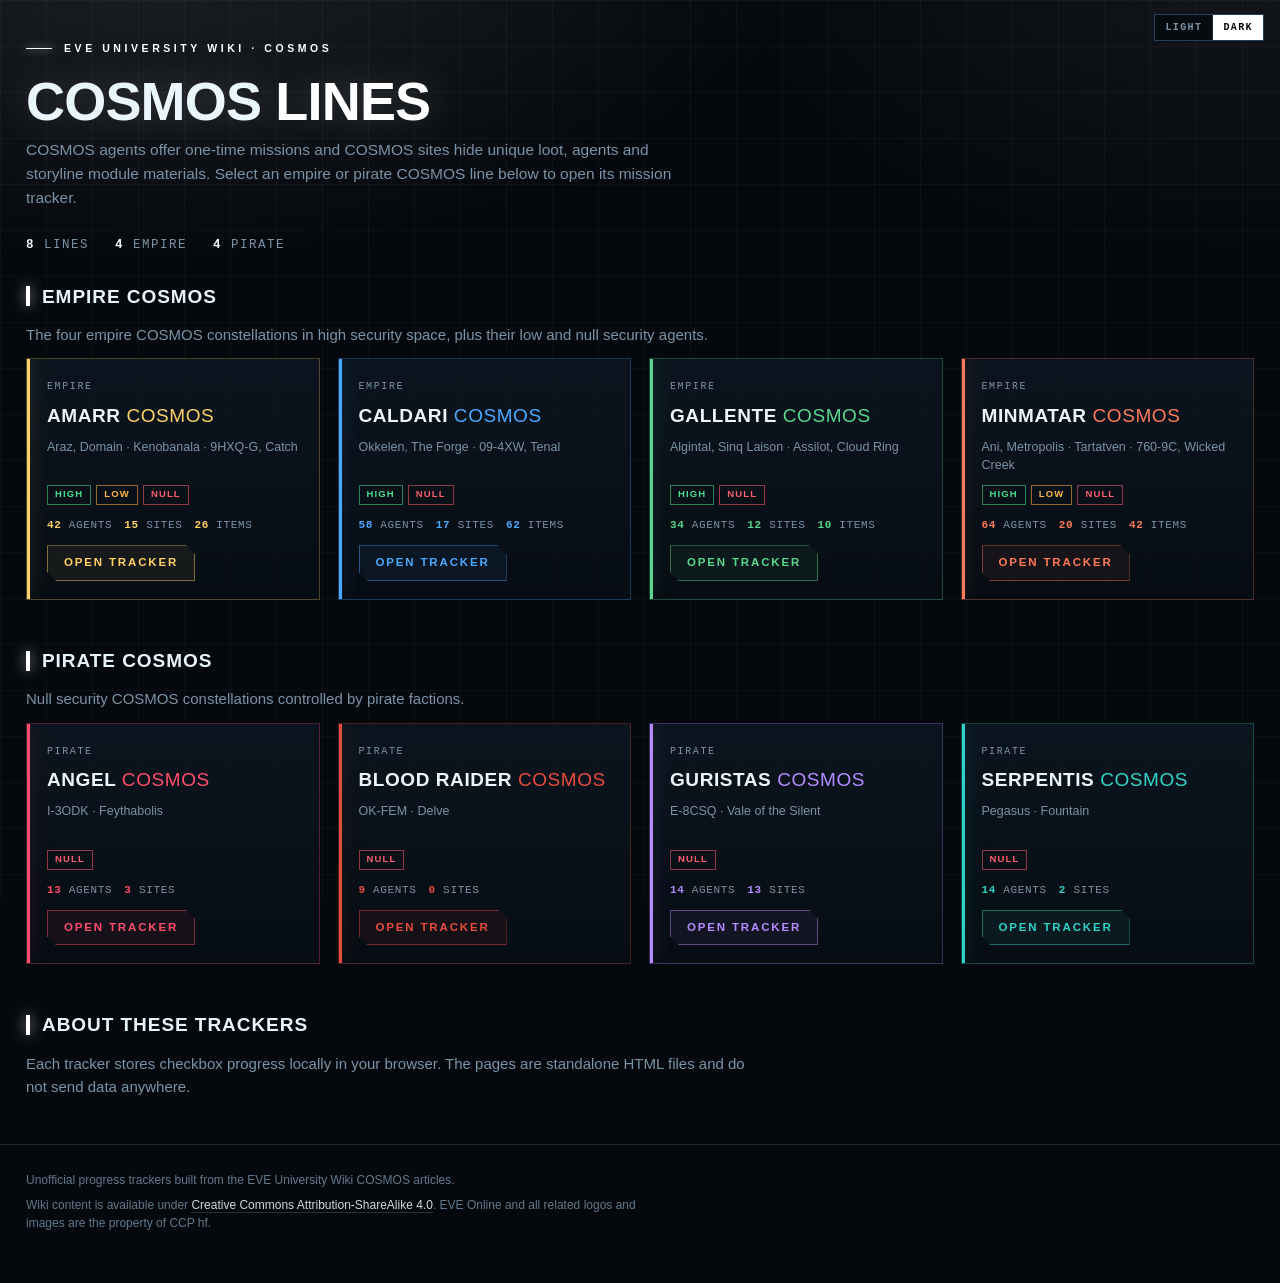
==== commit 51606f3c: "x" ====
--- a/cosmos/index.html
+++ b/cosmos/index.html
@@ -288,7 +288,7 @@
 .card.c-guristas{--card:#b48cff;--card-rgb:180,140,255}
 .card.c-serpentis{--card:#2ed3c6;--card-rgb:46,211,198}
 .card::before{content:"";position:absolute;left:0;top:0;bottom:0;width:3px;background:var(--card);box-shadow:0 0 18px rgba(var(--card-rgb),.35)}
-.card h3{margin:0;font-size:21px;line-height:1.15;letter-spacing:.03em;text-transform:uppercase;color:#eaf5fc;font-weight:600;min-height:2.3em}
+.card h3{margin:0;font-size:19px;line-height:1.15;letter-spacing:.03em;text-transform:uppercase;color:#eaf5fc;font-weight:600;min-height:1.2em}
 .card h3 span{color:var(--card);font-weight:400}
 .card .loc{margin:0;color:var(--dim);font-size:12.5px;line-height:1.5;min-height:3em}
 .card .space{display:flex;flex-wrap:wrap;gap:5px;min-height:20px}
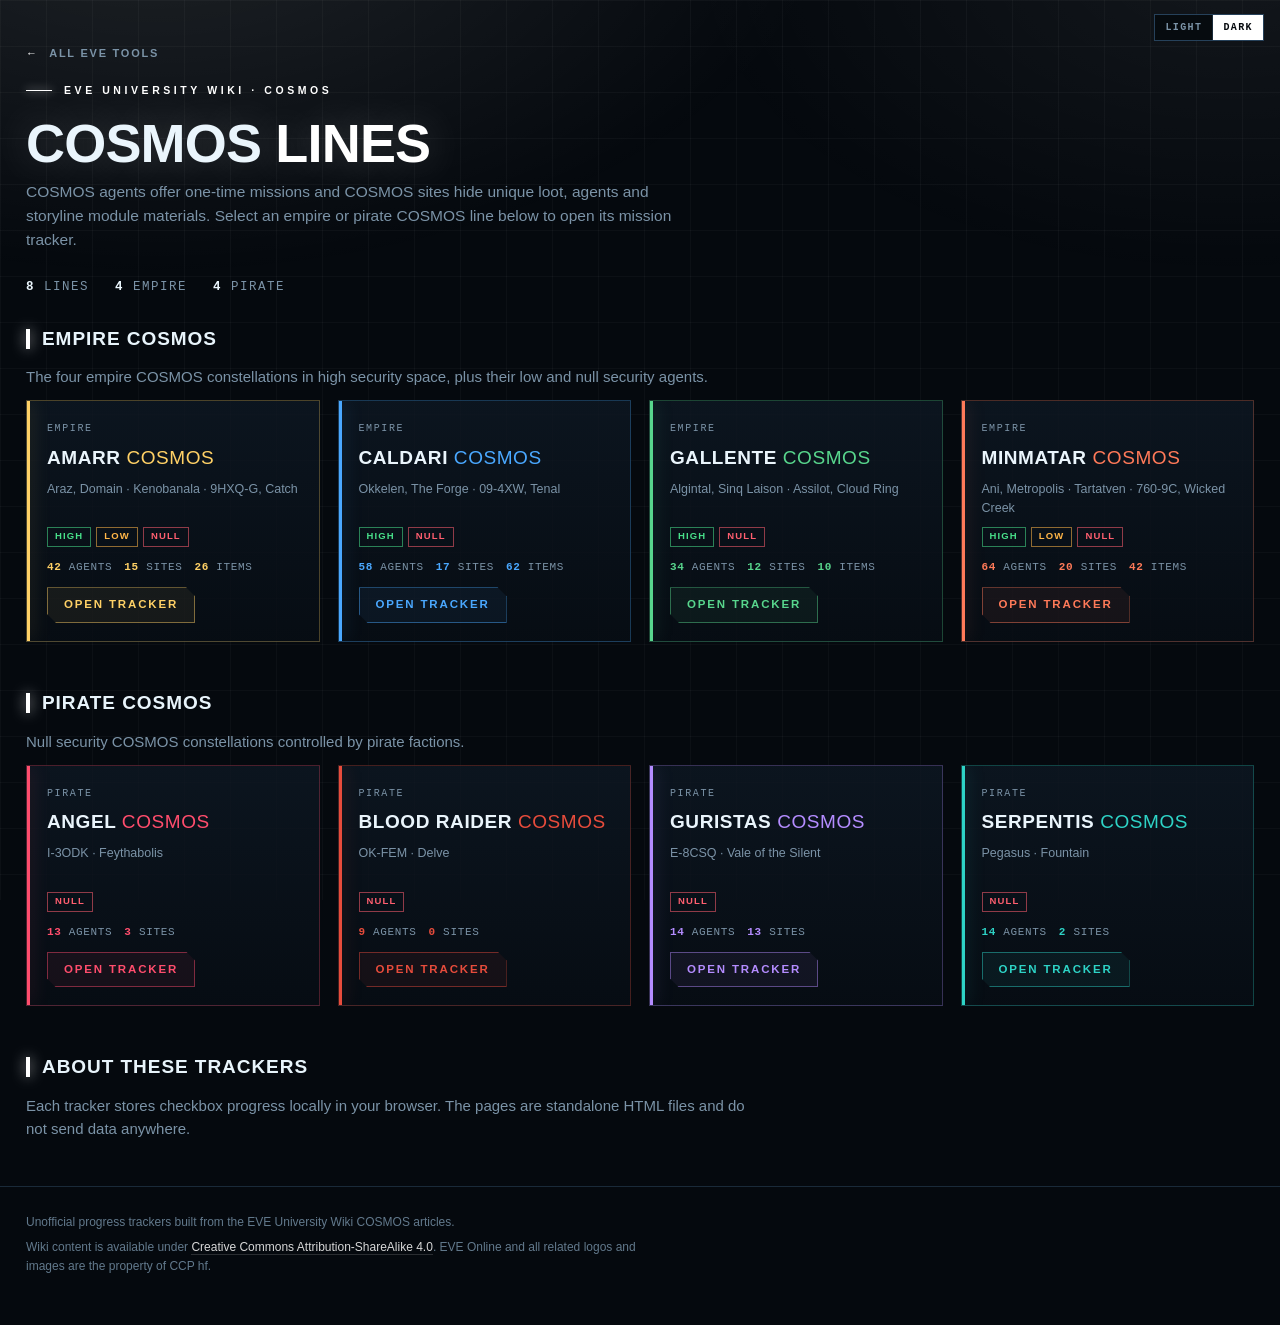
==== commit b5fab7d1: "x" ====
--- a/cosmos/index.html
+++ b/cosmos/index.html
@@ -406,6 +406,7 @@
 
 <header class="top">
   <div class="wrap">
+    <a class="backlink" href="../index.html"><span aria-hidden="true">&larr;</span> All EVE tools</a>
     <div class="eyebrow">EVE University Wiki &middot; COSMOS</div>
     <h1>COSMOS <em>Lines</em></h1>
     <p class="lede">COSMOS agents offer one-time missions and COSMOS sites hide unique loot, agents and storyline module materials. Select an empire or pirate COSMOS line below to open its mission tracker.</p>
